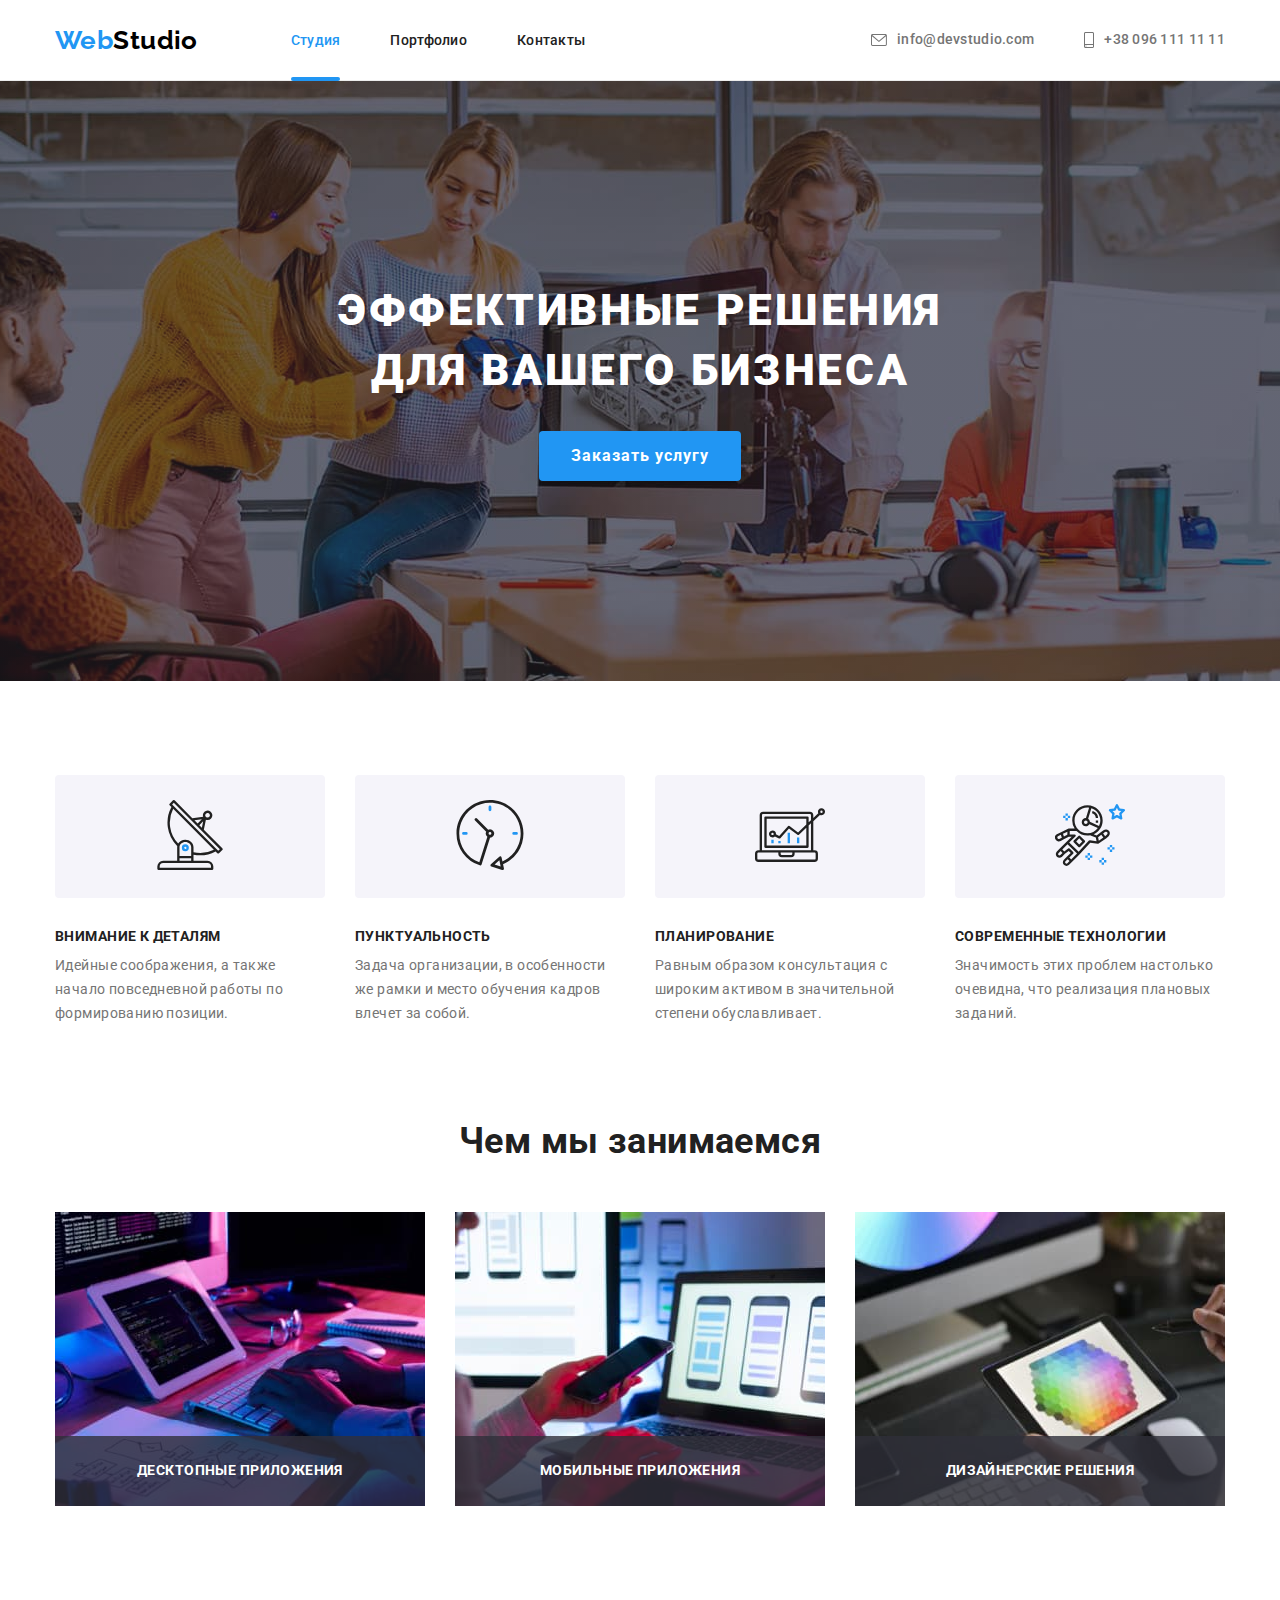
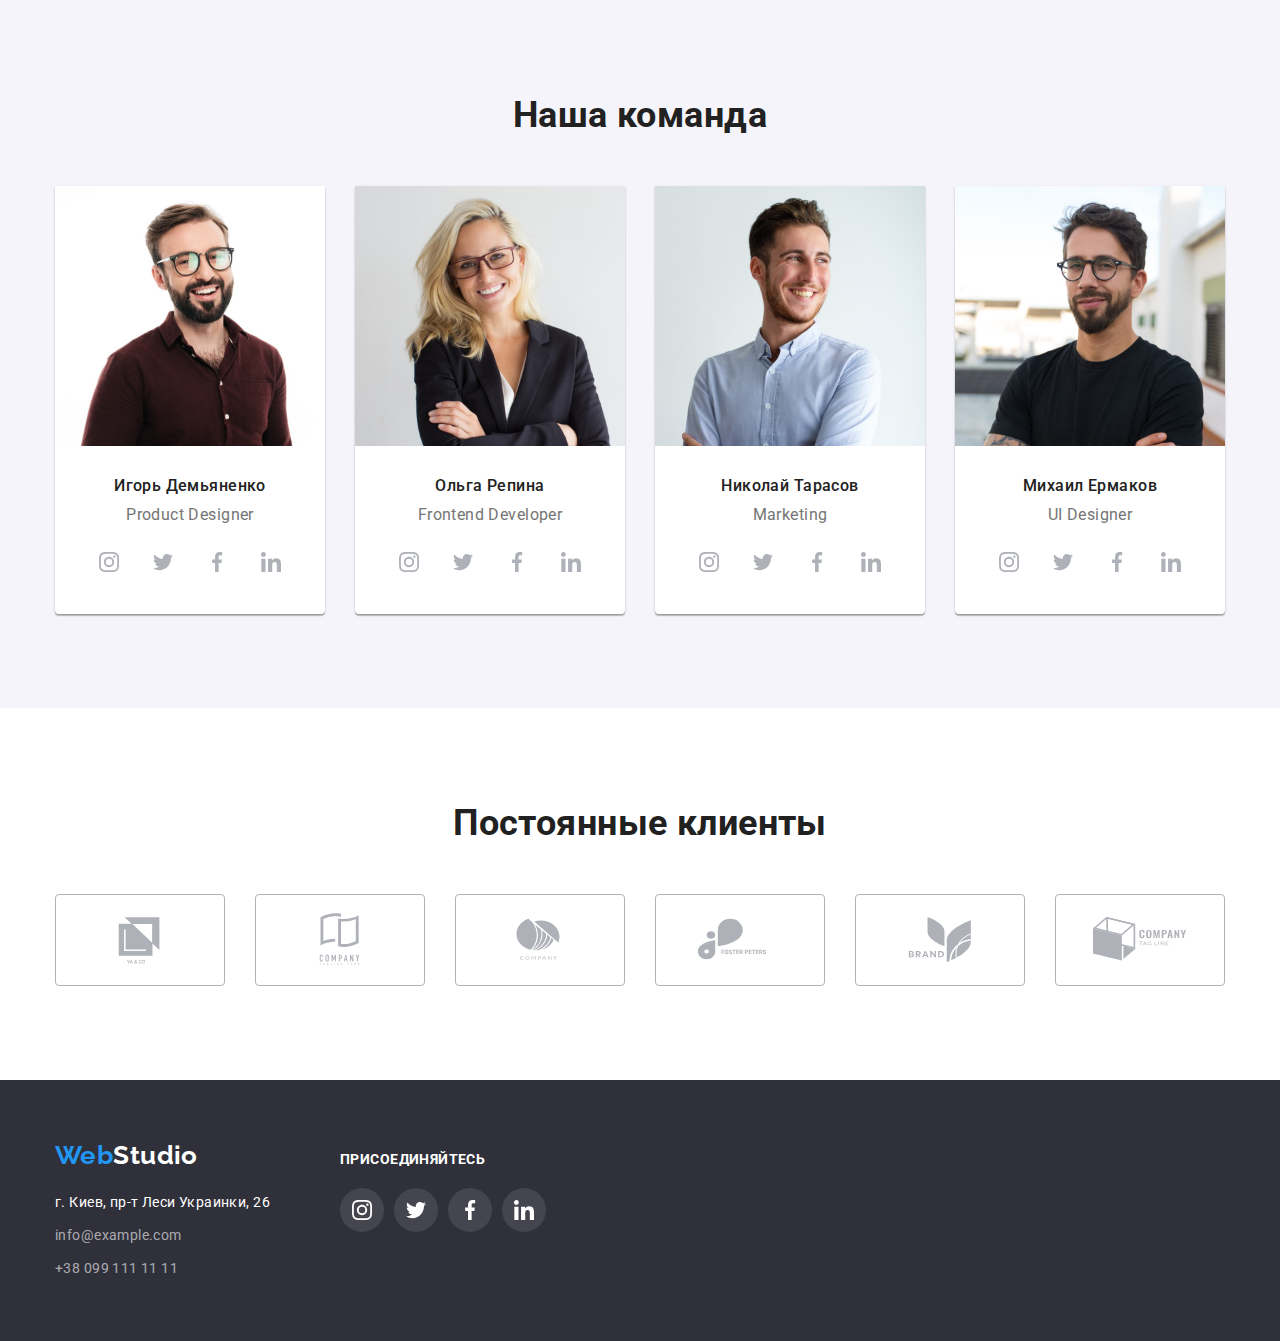
==== index.html @ 4fa3b7e3 "Initial commit" ====
<!DOCTYPE html>
<html lang="ru">
  <head>
    <meta charset="UTF-8" />
    <meta http-equiv="X-UA-Compatible" content="IE=edge" />
    <meta name="viewport" content="width=device-width, initial-scale=1.0" />
    <title>WebStudio</title>
    <link
      rel="stylesheet"
      href="https://cdnjs.cloudflare.com/ajax/libs/modern-normalize/1.1.0/modern-normalize.min.css"
    />
    <link
      href="https://fonts.googleapis.com/css2?family=Raleway:wght@700&family=Roboto:wght@400;500;700;900&display=swap"
      rel="stylesheet"
    />
    <link rel="stylesheet" href="./css/styles.css" />
  </head>

  <body>
    <!-- Хедер -->
    <header class="page-header border-header">
      <div class="header-container container">
        <a class="header-logo" href="./index.html">
          <span class="accent-logo">Web</span>Studio</a
        >
        <nav class="header-nav">
          <ul class="header-list list">
            <li class="header-list-item">
              <a class="header-link current-link" href="./index.html">Студия</a>
            </li>
            <li class="header-list-item">
              <a class="header-link" href="./portfolio.html">Портфолио</a>
            </li>
            <li class="header-list-item">
              <a class="header-link" href="#contacts">Контакты</a>
            </li>
          </ul>
        </nav>
        <ul class="header-contact-list list">
          <li class="header-contact-item">
            <a class="header-contact-link" href="mailto:info@devstudio.com">
              <svg class="icon-email" width="16" height="12">
                <use href="./images/icons/icons.svg#icon-email"></use>
              </svg>
              info@devstudio.com
            </a>
          </li>
          <li class="header-contact-item">
            <a class="header-contact-link" href="tel:+380961111111">
              <svg class="icon-phone" width="10" height="16">
                <use href="./images/icons/icons.svg#icon-phone"></use>
              </svg>
              +38 096 111 11 11
            </a>
          </li>
        </ul>
      </div>
    </header>
    <!-- Унікальний контент -->
    <main>
      <!-- Секція герой -->
      <section class="hero">
        <div class="container">
          <h1 class="title">Эффективные решения для вашего бизнеса</h1>
          <button class="hero-button" type="button" data-modal-open>
            Заказать услугу
          </button>
        </div>
      </section>
      <!-- Секція наші переваги -->
      <section class="advantages section">
        <div class="container">
          <h2 class="visually-hidden">Наши преимущества</h2>
          <ul class="advantages-list list card-set">
            <li class="advantages-list-item card-set-item">
              <div class="advantages-thumb">
                <svg class="icon-antenna" width="70" height="70">
                  <use href="./images/icons/icons.svg#icon-antenna"></use>
                </svg>
              </div>
              <h3 class="subtitle">Внимание к деталям</h3>
              <p class="subtitle-descr">
                Идейные соображения, а также начало повседневной работы по
                формированию позиции.
              </p>
            </li>
            <li class="advantages-list-item icon-clock card-set-item">
              <div class="advantages-thumb">
                <svg class="icon-clock" width="70" height="70">
                  <use href="./images/icons/icons.svg#icon-clock"></use>
                </svg>
              </div>
              <h3 class="subtitle">Пунктуальность</h3>
              <p class="subtitle-descr">
                Задача организации, в особенности же рамки и место обучения
                кадров влечет за собой.
              </p>
            </li>
            <li class="advantages-list-item icon-diagram card-set-item">
              <div class="advantages-thumb">
                <svg class="icon-diagram" width="70" height="70">
                  <use href="./images/icons/icons.svg#icon-diagram"></use>
                </svg>
              </div>
              <h3 class="subtitle">Планирование</h3>
              <p class="subtitle-descr">
                Равным образом консультация с широким активом в значительной
                степени обуславливает.
              </p>
            </li>
            <li class="advantages-list-item icon-astronaut card-set-item">
              <div class="advantages-thumb">
                <svg class="icon-astronaut" width="70" height="70">
                  <use href="./images/icons/icons.svg#icon-astronaut"></use>
                </svg>
              </div>
              <h3 class="subtitle">Современные технологии</h3>
              <p class="subtitle-descr">
                Значимость этих проблем настолько очевидна, что реализация
                плановых заданий.
              </p>
            </li>
          </ul>
        </div>
      </section>
      <!-- Секція чим ми займаємось -->
      <section class="work section">
        <div class="container">
          <h2 class="title">Чем мы занимаемся</h2>
          <ul class="work-list list card-set">
            <li class="work-list-item card-set-item">
              <div class="thumb-img">
                <img
                  class="img"
                  src="./images/work/img.jpg"
                  alt="Человек печатает на клавиатуре"
                  width="370"
                  height="294"
                />
                <div class="thumb">
                  <h3 class="title">Десктопные приложения</h3>
                </div>
              </div>
            </li>
            <li class="work-list-item card-set-item">
              <div class="thumb-img">
                <img
                  class="img"
                  src="./images/work/img-1.jpg"
                  alt="Человек, держащий телефон"
                  width="370"
                  height="294"
                />
                <div class="thumb">
                  <h3 class="title">Мобильные приложения</h3>
                </div>
              </div>
            </li>
            <li class="work-list-item card-set-item">
              <div class="thumb-img">
                <img
                  class="img"
                  src="./images/work/img-2.jpg"
                  alt="Человек, держащий планшет"
                  width="370"
                  height="294"
                />
                <div class="thumb">
                  <h3 class="title">Дизайнерские решения</h3>
                </div>
              </div>
            </li>
          </ul>
        </div>
      </section>
      <!-- Наша команда -->
      <section class="team section">
        <div class="container">
          <h2 class="title">Наша команда</h2>
          <ul class="team-list list card-set">
            <li class="team-list-item card-set-item">
              <img
                class="img"
                src="./images/team/imgperson-1.jpg"
                alt="Игорь Демьяненко"
                width="270"
              />
              <div class="team-descr">
                <h3 class="team-name">Игорь Демьяненко</h3>
                <p class="team-job-descr" lang="en">Product Designer</p>
                <ul class="team-social-list list">
                  <li class="social-list-item">
                    <a
                      class="team-social-link icon-instagram"
                      href=""
                      target="_blank"
                      rel="noopener noreferrer"
                      aria-label="instagram"
                    >
                      <svg class="icon-instagram icons" width="20" height="20">
                        <use
                          href="./images/icons/icons.svg#icon-instagram"
                        ></use>
                      </svg>
                    </a>
                  </li>

                  <li class="social-list-item">
                    <a
                      class="team-social-link icon-twitter"
                      href=""
                      target="_blank"
                      rel="noopener noreferrer"
                      aria-label="twitter"
                    >
                      <svg class="icon-twitter icons" width="20" height="20">
                        <use href="./images/icons/icons.svg#icon-twitter"></use>
                      </svg>
                    </a>
                  </li>

                  <li class="social-list-item">
                    <a
                      class="team-social-link icon-facebook"
                      href=""
                      target="_blank"
                      rel="noopener noreferrer"
                      aria-label="facebook"
                    >
                      <svg class="icon-facebook icons" width="20" height="20">
                        <use
                          href="./images/icons/icons.svg#icon-facebook"
                        ></use>
                      </svg>
                    </a>
                  </li>

                  <li class="social-list-item">
                    <a
                      class="team-social-link icon-linkedin"
                      href=""
                      target="_blank"
                      rel="noopener noreferrer"
                      aria-label="linkedin"
                    >
                      <svg class="icon-linkedin icons" width="20" height="20">
                        <use
                          href="./images/icons/icons.svg#icon-linkedin"
                        ></use>
                      </svg>
                    </a>
                  </li>
                </ul>
              </div>
            </li>
            <li class="team-list-item card-set-item">
              <img
                class="img"
                src="./images/team/imgperson-2.jpg"
                alt="Ольга Репина"
                width="270"
              />
              <div class="team-descr">
                <h3 class="team-name">Ольга Репина</h3>
                <p class="team-job-descr" lang="en">Frontend Developer</p>
                <ul class="team-social-list list">
                  <li class="social-list-item">
                    <a
                      class="team-social-link icon-instagram"
                      href=""
                      target="_blank"
                      rel="noopener noreferrer"
                      aria-label="instagram"
                    >
                      <svg class="icon-instagram icons" width="20" height="20">
                        <use
                          href="./images/icons/icons.svg#icon-instagram"
                        ></use>
                      </svg>
                    </a>
                  </li>

                  <li class="social-list-item">
                    <a
                      class="team-social-link icon-twitter"
                      href=""
                      target="_blank"
                      rel="noopener noreferrer"
                      aria-label="twitter"
                    >
                      <svg class="icon-twitter icons" width="20" height="20">
                        <use href="./images/icons/icons.svg#icon-twitter"></use>
                      </svg>
                    </a>
                  </li>

                  <li class="social-list-item">
                    <a
                      class="team-social-link icon-facebook"
                      href=""
                      target="_blank"
                      rel="noopener noreferrer"
                      aria-label="facebook"
                    >
                      <svg class="icon-facebook icons" width="20" height="20">
                        <use
                          href="./images/icons/icons.svg#icon-facebook"
                        ></use>
                      </svg>
                    </a>
                  </li>

                  <li class="social-list-item">
                    <a
                      class="team-social-link icon-linkedin"
                      href=""
                      target="_blank"
                      rel="noopener noreferrer"
                      aria-label="linkedin"
                    >
                      <svg class="icon-linkedin icons" width="20" height="20">
                        <use
                          href="./images/icons/icons.svg#icon-linkedin"
                        ></use>
                      </svg>
                    </a>
                  </li>
                </ul>
              </div>
            </li>
            <li class="team-list-item card-set-item">
              <img
                class="img"
                src="./images/team/imgperson-3.jpg"
                alt="Николай Тарасов"
                width="270"
              />
              <div class="team-descr">
                <h3 class="team-name">Николай Тарасов</h3>
                <p class="team-job-descr" lang="en">Marketing</p>
                <ul class="team-social-list list">
                  <li class="social-list-item">
                    <a
                      class="team-social-link icon-instagram"
                      href=""
                      target="_blank"
                      rel="noopener noreferrer"
                      aria-label="instagram"
                    >
                      <svg class="icon-instagram icons" width="20" height="20">
                        <use
                          href="./images/icons/icons.svg#icon-instagram"
                        ></use>
                      </svg>
                    </a>
                  </li>

                  <li class="social-list-item">
                    <a
                      class="team-social-link icon-twitter"
                      href=""
                      target="_blank"
                      rel="noopener noreferrer"
                      aria-label="twitter"
                    >
                      <svg class="icon-twitter icons" width="20" height="20">
                        <use href="./images/icons/icons.svg#icon-twitter"></use>
                      </svg>
                    </a>
                  </li>

                  <li class="social-list-item">
                    <a
                      class="team-social-link icon-facebook"
                      href=""
                      target="_blank"
                      rel="noopener noreferrer"
                      aria-label="facebook"
                    >
                      <svg class="icon-facebook icons" width="20" height="20">
                        <use
                          href="./images/icons/icons.svg#icon-facebook"
                        ></use>
                      </svg>
                    </a>
                  </li>

                  <li class="social-list-item">
                    <a
                      class="team-social-link icon-linkedin"
                      href=""
                      target="_blank"
                      rel="noopener noreferrer"
                      aria-label="linkedin"
                    >
                      <svg class="icon-linkedin icons" width="20" height="20">
                        <use
                          href="./images/icons/icons.svg#icon-linkedin"
                        ></use>
                      </svg>
                    </a>
                  </li>
                </ul>
              </div>
            </li>
            <li class="team-list-item card-set-item">
              <img
                class="img"
                src="./images/team/imgperson-4.jpg"
                alt="Михаил Ермаков"
                width="270"
              />
              <div class="team-descr">
                <h3 class="team-name">Михаил Ермаков</h3>
                <p class="team-job-descr" lang="en">UI Designer</p>
                <ul class="team-social-list list">
                  <li class="social-list-item">
                    <a
                      class="team-social-link icon-instagram"
                      href=""
                      target="_blank"
                      rel="noopener noreferrer"
                      aria-label="instagram"
                    >
                      <svg class="icon-instagram icons" width="20" height="20">
                        <use
                          href="./images/icons/icons.svg#icon-instagram"
                        ></use>
                      </svg>
                    </a>
                  </li>

                  <li class="social-list-item">
                    <a
                      class="team-social-link icon-twitter"
                      href=""
                      target="_blank"
                      rel="noopener noreferrer"
                      aria-label="twitter"
                    >
                      <svg class="icon-twitter icons" width="20" height="20">
                        <use href="./images/icons/icons.svg#icon-twitter"></use>
                      </svg>
                    </a>
                  </li>

                  <li class="social-list-item">
                    <a
                      class="team-social-link icon-facebook"
                      href=""
                      target="_blank"
                      rel="noopener noreferrer"
                      aria-label="facebook"
                    >
                      <svg class="icon-facebook icons" width="20" height="20">
                        <use
                          href="./images/icons/icons.svg#icon-facebook"
                        ></use>
                      </svg>
                    </a>
                  </li>

                  <li class="social-list-item">
                    <a
                      class="team-social-link icon-linkedin"
                      href=""
                      target="_blank"
                      rel="noopener noreferrer"
                      aria-label="linkedin"
                    >
                      <svg class="icon-linkedin icons" width="20" height="20">
                        <use
                          href="./images/icons/icons.svg#icon-linkedin"
                        ></use>
                      </svg>
                    </a>
                  </li>
                </ul>
              </div>
            </li>
          </ul>
        </div>
      </section>
      <!-- Clients -->
      <section class="clients section">
        <div class="container">
          <h2 class="title">Постоянные клиенты</h2>
          <ul class="clients-list list card-set">
            <li class="clients-list-item card-set-item">
              <a
                class="clients-link"
                href=""
                lang="en"
                target="_blank"
                rel="noopener noreferrer"
                aria-label="ya&co"
              >
                <svg class="client-icon" width="106" height="60">
                  <use href="./images/icons/icons.svg#icon-client-1"></use>
                </svg>
              </a>
            </li>

            <li class="clients-list-item card-set-item">
              <a
                class="clients-link"
                href=""
                lang="en"
                target="_blank"
                rel="noopener noreferrer"
                aria-label="company tagline hehre"
              >
                <svg class="client-icon" width="106" height="60">
                  <use href="./images/icons/icons.svg#icon-client-2"></use>
                </svg>
              </a>
            </li>

            <li class="clients-list-item card-set-item">
              <a
                class="clients-link"
                href=""
                lang="en"
                target="_blank"
                rel="noopener noreferrer"
                aria-label="company"
              >
                <svg class="client-icon" width="106" height="60">
                  <use href="./images/icons/icons.svg#icon-client-3"></use>
                </svg>
              </a>
            </li>

            <li class="clients-list-item card-set-item">
              <a
                class="clients-link"
                href=""
                lang="en"
                target="_blank"
                rel="noopener noreferrer"
                aria-label="foster peters"
              >
                <svg class="client-icon" width="106" height="60">
                  <use href="./images/icons/icons.svg#icon-client-4"></use>
                </svg>
              </a>
            </li>

            <li class="clients-list-item card-set-item">
              <a
                class="clients-link"
                href=""
                lang="en"
                target="_blank"
                rel="noopener noreferrer"
                aria-label="brand"
              >
                <svg class="client-icon" width="106" height="60">
                  <use href="./images/icons/icons.svg#icon-client-5"></use>
                </svg>
              </a>
            </li>

            <li class="clients-list-item card-set-item">
              <a
                class="clients-link"
                href=""
                lang="en"
                target="_blank"
                rel="noopener noreferrer"
                aria-label="company tag line"
              >
                <svg class="client-icon" width="106" height="60">
                  <use href="./images/icons/icons.svg#icon-client-6"></use>
                </svg>
              </a>
            </li>
          </ul>
        </div>
      </section>
    </main>
    <!-- Футер -->
    <footer class="page-footer" id="contacts">
      <div class="page-footer-container container">
        <div class="address-container">
          <a class="footer-logo" href="/"
            ><span class="accent-logo">Web</span>Studio</a
          >
          <address class="page-address">
            <ul class="address-list list">
              <li class="address-list-item">
                <a
                  class="address-footer"
                  href="https://goo.gl/maps/ramN2arNtJo2N1Zz9"
                  target="_blank"
                  rel="noopener noreferrer"
                  >г. Киев, пр-т Леси Украинки, 26</a
                >
              </li>
              <li class="address-list-item">
                <a class="footer-email" href="mailto:info@example.com"
                  >info@example.com</a
                >
              </li>
              <li class="address-list-item">
                <a class="footer-tel" href="tel:+380991111111"
                  >+38 099 111 11 11</a
                >
              </li>
            </ul>
          </address>
        </div>
        <div class="social-container">
          <p class="title">Присоединяйтесь</p>
          <ul class="social-list list">
            <li class="social-list-item">
              <a
                class="social-link"
                href=""
                target="_blank"
                rel="noopener noreferrer"
                aria-label="instagram"
              >
                <svg
                  class="footer-icon-instagram footer-icons"
                  width="20"
                  height="20"
                >
                  <use href="./images/icons/icons.svg#icon-instagram"></use>
                </svg>
              </a>
            </li>

            <li class="social-list-item">
              <a
                class="social-link"
                href=""
                target="_blank"
                rel="noopener noreferrer"
                aria-label="twitter"
              >
                <svg
                  class="footer-icon-twitter footer-icons"
                  width="20"
                  height="20"
                >
                  <use href="./images/icons/icons.svg#icon-twitter"></use>
                </svg>
              </a>
            </li>

            <li class="social-list-item">
              <a
                class="social-link"
                href=""
                target="_blank"
                rel="noopener noreferrer"
                aria-label="facebook"
              >
                <svg
                  class="footer-icon-facebook footer-icons"
                  width="20"
                  height="20"
                >
                  <use href="./images/icons/icons.svg#icon-facebook"></use>
                </svg>
              </a>
            </li>

            <li class="social-list-item">
              <a
                class="social-link"
                href=""
                target="_blank"
                rel="noopener noreferrer"
                aria-label="linkedin"
              >
                <svg
                  class="footer-icon-linkedin footer-icons"
                  width="20"
                  height="20"
                >
                  <use href="./images/icons/icons.svg#icon-linkedin"></use>
                </svg>
              </a>
            </li>
          </ul>
        </div>
      </div>
    </footer>
    <div class="backdrop is-hidden" data-modal>
      <div class="modal">
        <button class="modal-btn-close" type="button" data-modal-close>
          <svg class="icon-cross-btn" width="11" height="11">
            <use href="./images/icons/icons.svg#icon-cross">
            </use>
          </svg>
        </button>
      </div>
    </div>
    <script src="./js/modal.js"></script>
  </body>
</html>
---- css/styles.css ----
/* bg-color #ffffff
secondary bg-color #F5F4FA
*/
/* footer bg-golor  #2F303A */

/* Main font Roboto, main font-weight 400
medium-500, black-900, bolt-700, regular-400, 
*/

/* Secondary font Raleway, font-weight 700
*/

:root {
  --main-font: "Roboto";
  --secondary-font: "Raleway";
  --primary-text-color: #212121;
  --accent-color: #2196f3;
  --hero-btn-color: #188ce8;
  --description-color: #757575;
  --primary-white-color: #ffffff;
  --bg-footer-hero-color: #2f303a;
  --header-logo-color: #000000;
  --border-color: #ececec;
  --filtr-button-color: #f5f4fa;
  --bg-advantages-color: #f5f4fa;
  --bg-team-color: #f5f4fa;
  --social-link-color: #ffffff;
  --team-link-color: #afb1b8;
  --clients-color: #afb1b8;
  --card-set-gap: 30px;
  --time-function:  cubic-bezier(0.4, 0, 0.2, 1);
  --time: 250ms;
  /* others */
  --items: 3;
  --indent: 30px;
}

body {
  background-color: var(--primary-white-color);
  color: var(--primary-text-color);

  font-family: var(--main-font), sans-serif;
  letter-spacing: 0.03em;
  font-size: 14px;
}
.visually-hidden {
  position: absolute;
  width: 1px;
  height: 1px;
  margin: -1px;
  border: 0;
  padding: 0;

  white-space: nowrap;
  clip-path: inset(100%);
  clip: rect(0 0 0 0);
  overflow: hidden;
}
.list {
  margin: 0;
  padding: 0;

  list-style: none;
}
h1,
h2,
h3,
h4,
h5,
h6,
p {
  margin: 0;
}
address {
  font-style: normal;
}
.img {
  display: block;

  max-width: 100%;
  height: auto;
}

/**
  |============================
  | сітка із застосуванням flex-box
  |============================
*/
.card-set {
  display: flex;
  flex-wrap: wrap;
  margin: calc(-1 * var(--indent) / 2);
}

.card-set-item {
  flex-basis: calc((100% - var(--indent) * var(--items)) / var(--items));
  margin: calc(var(--indent) / 2);
}

/* Section */

.section {
  padding-top: 94px;
  padding-bottom: 94px;
}

/* Container */

.container {
  width: 1200px;
  margin-left: auto;
  margin-right: auto;
  padding-left: 15px;
  padding-right: 15px;
  /* outline: 1px solid tomato; */
}

/* (header) index.html and portfolio.html */

/* header-logo */

.header-logo {
  margin-right: 93px;

  color: var(--header-logo-color);

  text-decoration: none;
  font-family: var(--secondary-font), sans-serif;
  font-weight: 700;
  font-size: 26px;
  line-height: 1.19;
}

.header-logo .accent-logo {
  color: var(--accent-color);
}

/* (footer) index.html and portfolio.html */

.page-footer {
  padding-top: 60px;
  padding-bottom: 60px;

  background-color: var(--bg-footer-hero-color);
}
.page-footer-container {
  display: flex;
  align-items: baseline;
}
.footer-logo {
  display: block;

  margin-bottom: 20px;

  color: var(--primary-white-color);

  text-decoration: none;
  font-family: var(--secondary-font), sans-serif;
  font-weight: 700;
  font-size: 26px;
  line-height: 1.19;
}
.footer-logo .accent-logo {
  color: var(--accent-color);
}
.address-footer {
  color: var(--primary-white-color);

  text-decoration: none;
  line-height: 1.71;
  transition: color var(--time) var(--time-function);
}
.address-list-item + .address-list-item {
  margin-top: 9px;
}
.footer-email:hover,
.footer-email:focus,
.footer-tel:hover,
.footer-tel:focus,
.address-footer:hover,
.address-footer:focus {
  color: var(--accent-color);
}

.footer-email,
.footer-tel {
  color: rgba(255, 255, 255, 0.6);

  text-decoration: none;
  font-size: 14px;
  line-height: 1.71;

  transition: color var(--time) var(--time-function);
}
.social-container {
  margin-left: 70px;
}
.social-container .title {
  margin-bottom: 20px;

  color: var(--primary-white-color);
  font-weight: 700;
  line-height: 1.14;
  text-transform: uppercase;
}
.social-list {
  display: flex;
}
.social-link {
  display: flex;
  align-items: center;
  justify-content: center;

  width: 44px;
  height: 44px;

  background-color: rgba(255, 255, 255, 0.1);
  border-radius: 50%;
  transition: background-color var(--time) var(--time-function);
}
.social-link:hover,
.social-link:focus {
  background-color: var(--accent-color);
}
.footer-icons {
  fill: var(--primary-white-color);
}

/* header-nav */

.header-container {
  display: flex;
  align-items: center;
}
.header-list {
  display: flex;
}
.header-list-item + .header-list-item {
  margin-left: 50px;
}
.header-list-item {
  position: relative;
}
.header-contact-list {
  display: flex;

  margin-left: auto;
}
.header-contact-item + .header-contact-item {
  margin-left: 50px;
}
.header-link {
  display: block;

  padding-top: 32px;
  padding-bottom: 32px;

  color: var(--primary-text-color);

  text-decoration: none;
  font-weight: 500;
  font-size: 14px;
  line-height: 16px;
  letter-spacing: 0.02em;

  transition: color var(--time) var(--time-function);
}
.header-contact-link {
  display: flex;
  align-items: center;

  padding-top: 32px;
  padding-bottom: 32px;

  color: var(--description-color);

  text-decoration: none;
  font-weight: 500;
  font-size: 14px;
  line-height: 1.14;
  letter-spacing: 0.02em;

  transition: color var(--time) var(--time-function);
}
.icon-email,
.icon-phone {
  margin-right: 10px;

  fill: currentColor;

  transition: fill var(--time) var(--time-function);
}

.header-contact-link:hover .icon-email,
.header-contact-link:focus .icon-email,
.header-contact-link:hover .icon-phone,
.header-contact-link:focus .icon-phone {
  fill: var(--accent-color);
}

.header-link:hover,
.header-contact-link:hover,
.header-link:focus,
.header-contact-link:focus {
  color: var(--accent-color);
}
.current-link {
  color: var(--accent-color);
}
.current-link::after {
  position: absolute;
  left: 0;
  bottom: -1px;
  display: block;
  content: "";
  width: 100%;
  height: 4px;

  background-color: var(--accent-color);
  border-radius: 2px;
}

/* section hero */

.hero {
  margin-left: auto;
  margin-right: auto;
  padding-top: 200px;
  padding-bottom: 200px;

  max-width: 1600px;
  height: 600px;

  text-align: center;
  background-color: var(--bg-footer-hero-color);
  background-image: linear-gradient(
      to right,
      rgba(47, 48, 58, 0.4),
      rgba(47, 48, 58, 0.4)
    ),
    url("../images/hero/hero-img.jpg");
  background-repeat: no-repeat;
  background-size: cover;
  background-position: center;
}
.hero .title {
  margin-left: auto;
  margin-right: auto;
  margin-bottom: 30px;

  width: 696px;

  color: var(--primary-white-color);

  font-weight: 900;
  font-size: 44px;
  line-height: 1.36;
  letter-spacing: 0.06em;
  text-transform: uppercase;
}
.hero-button {
  padding: 10px 32px;

  color: var(--primary-white-color);
  background-color: var(--accent-color);

  font-family: var(--main-font), sans-serif;
  cursor: pointer;
  font-weight: 700;
  font-size: 16px;
  line-height: 1.88;
  letter-spacing: 0.06em;
  box-shadow: 0px 4px 4px rgba(0, 0, 0, 0.15);
  border-radius: 4px;
  border: none;

  transition: background-color var(--time) var(--time-function);
}
.hero-button:hover,
.hero-button:focus {
  background-color: var(--hero-btn-color);
}

/* section advantages */

.advantages-list {
  --items: 4;
}
.advantages-thumb {
  padding: 25px 100px;
  margin-bottom: 30px;

  background-color: var(--bg-advantages-color);
  border-radius: 4px;
}
.advantages .subtitle {
  margin-bottom: 10px;

  font-weight: 700;
  text-transform: uppercase;
  font-size: inherit;
}

.advantages .subtitle-descr {
  color: var(--description-color);
  line-height: 1.71;
}

/* section work */

.work.section {
  padding-top: 0;
}
.work .title {
  margin-bottom: 50px;

  color: var(--primary-text-color);

  text-align: center;
  font-weight: 700;
  font-size: 36px;
  line-height: 1.17;
}
.work-list {
  --items: 3;
}
.thumb-img {
  position: relative;
}
.thumb {
  position: absolute;
  right: 0;
  bottom: 0;
  width: 370px;
  height: 70px;

  background: rgba(47, 48, 58, 0.8);
}
.thumb .title {
  padding-top: 27px;

  font-weight: 700;
  font-size: 14px;
  line-height: 1.14;
  text-transform: uppercase;
  color: var(--primary-white-color);
}
/* section team */

.team {
  background-color: var(--bg-team-color);

  text-align: center;
}
.team-list {
  --items: 4;
}
.team-descr {
  padding: 30px 0px 30px 0px;
}
.team-list-item {
  background-color: var(--primary-white-color);

  box-shadow: 0px 1px 3px rgba(0, 0, 0, 0.12), 0px 1px 1px rgba(0, 0, 0, 0.14),
    0px 2px 1px rgba(0, 0, 0, 0.2);
  border-radius: 0px 0px 4px 4px;
}
.team .title {
  margin-bottom: 50px;

  color: var(--primary-text-color);

  font-weight: 700;
  font-size: 36px;
  line-height: 1.17;
}
.team-name {
  margin-bottom: 10px;

  color: var(--primary-text-color);

  font-weight: 500;
  font-size: 16px;
  line-height: 1.19;
  text-align: center;
}
.team-job-descr {
  color: var(--description-color);

  font-size: 16px;
  line-height: 1.19;
  text-align: center;
}
.team-social-list {
  display: flex;
  justify-content: center;
  margin-top: 16px;
}
.social-list-item + .social-list-item {
  margin-left: 10px;
}
.team-social-link {
  display: flex;
  align-items: center;
  justify-content: center;

  width: 44px;
  height: 44px;
  color: var(--team-link-color);
  background-color: var(--primary-white-color);
  border-radius: 50%;

  transition: color var(--time) var(--time-function),
    background-color var(--time) var(--time-function);
}
.team-social-link:hover,
.team-social-link:focus {
  background-color: var(--accent-color);
  color: var(--primary-white-color);
}
.icons {
  fill: currentColor;
}

/* Clients */

.clients .title {
  margin-bottom: 50px;

  font-weight: 700;
  font-size: 36px;
  line-height: 1.17;
  text-align: center;
}
.clients-list {
  --items: 6;
}
.clients-link {
  display: flex;
  align-items: center;
  justify-content: center;
  height: 92px;
  width: 170px;

  color: var(--clients-color);
  border: 1px solid var(--clients-color);
  border-radius: 4px;

  transition: border-color var(--time) var(--time-function),
  color var(--time) var(--time-function);
}
.client-icon {
  fill: currentColor;
}
.clients-link:hover .client-icon,
.clients-link:focus .client-icon,
.clients-link:hover,
.clients-link:focus  {
  color: var(--accent-color);
  border-color: var(--accent-color);
}

/* portfolio.html */

/* buttons */

.border-header {
  border-bottom: 1px solid var(--border-color);
}
.button-list {
  display: flex;

  margin-bottom: 50px;

  justify-content: center;
}
.button-list-item + .button-list-item {
  margin-left: 8px;
}
.btn {
  padding: 6px 22px;

  color: var(--primary-text-color);

  font-family: var(--main-font), sans-serif;
  font-weight: 500;
  font-size: 16px;
  line-height: 1.62;
  letter-spacing: inherit;

  background-color: var(--filtr-button-color);
  border-radius: 4px;
  border: none;
  cursor: pointer;
  transition: background-color var(--time) var(--time-function),
    color var(--time) var(--time-function),
    box-shadow var(--time) var(--time-function);
}
.btn:hover,
.btn:focus {
  color: var(--primary-white-color);
  background-color: var(--accent-color);

  box-shadow: 0px 3px 1px rgba(0, 0, 0, 0.1), 0px 1px 2px rgba(0, 0, 0, 0.08),
    0px 2px 2px rgba(0, 0, 0, 0.12);
}

/* portfolio section */

.portfolio-list-item {
  background-color: var(--primary-white-color);
}
.portfolio-card-link {
  display: block;

  text-decoration: none;
  transition: box-shadow var(--time) var(--time-function);

}
.portfolio-card-link:hover,
.portfolio-card-link:focus {
  box-shadow: 0px 1px 1px rgba(0, 0, 0, 0.12), 0px 4px 4px rgba(0, 0, 0, 0.06),
    1px 4px 6px rgba(0, 0, 0, 0.16);
}
.portfolio-card-link:hover .card-thumb-descr,
.portfolio-card-link:focus .card-thumb-descr {
  transform: translateY(0);
}

.card-thumb {
  position: relative;

  overflow: hidden;
}
.card-thumb-descr {
  position: absolute;
  top: 0;
  left: 0;

  transform: translateY(100%);
  
  width: 100%;
  height: 100%;

  background-color: rgba(33, 150, 243, 0.9);

  transition: transform var(--time) var(--time-function);
}
.card-descr {
  position: absolute;

  padding: 63px 24px;
  font-size: 18px;
  line-height: 1.56;
  letter-spacing: 0.03em;
  color: var(--primary-white-color);
  transition: transform var(--time) var(--time-function);

}
.portfolio-item-border {
  padding: 20px 24px;
  border-right: 1px solid var(--border-color);
  border-bottom: 1px solid var(--border-color);
  border-left: 1px solid var(--border-color);
}
.portfolio-list-item .title {
  margin-bottom: 4px;

  color: var(--primary-text-color);

  font-weight: 700;
  font-size: 18px;
  line-height: 2;
  letter-spacing: 0.06em;
}
.portfolio-list-item .descr {
  color: var(--description-color);

  font-size: 16px;
  line-height: 1.88;
}

/* Modal */

.backdrop {
  position: fixed;
  top: 0;
  left: 0;
  width: 100%;
  height: 100%;
  background-color: rgba(0, 0, 0, 0.2);

  opacity: 1;
  transition: opacity var(--time) var(--time-function);
}
.backdrop.is-hidden {
  opacity: 0;
  visibility: hidden;
  pointer-events: none;
}
.backdrop.is-hidden .modal{
  transform: translate(-50%, -50%) scale(1.1);
}
.modal {
  position: absolute;
  top: 50%;
  left: 50%;

  width: 528px;
  height: 581px;

  background-color: var(--primary-white-color);

  transform: translate(-50%, -50%) scale(1);

  transition: transform var(--time) var(--time-function);
}
.modal-btn-close {
  display: block;
  position: absolute;
  top: 8px;
  right: 8px;
  padding: 0;
  width: 30px;
  height: 30px;
  border-radius: 50%;
  cursor: pointer;
  background-color: transparent;
  border: 1px solid rgba(0, 0, 0, 0.1);
}
.icon-cross-btn{
  
}
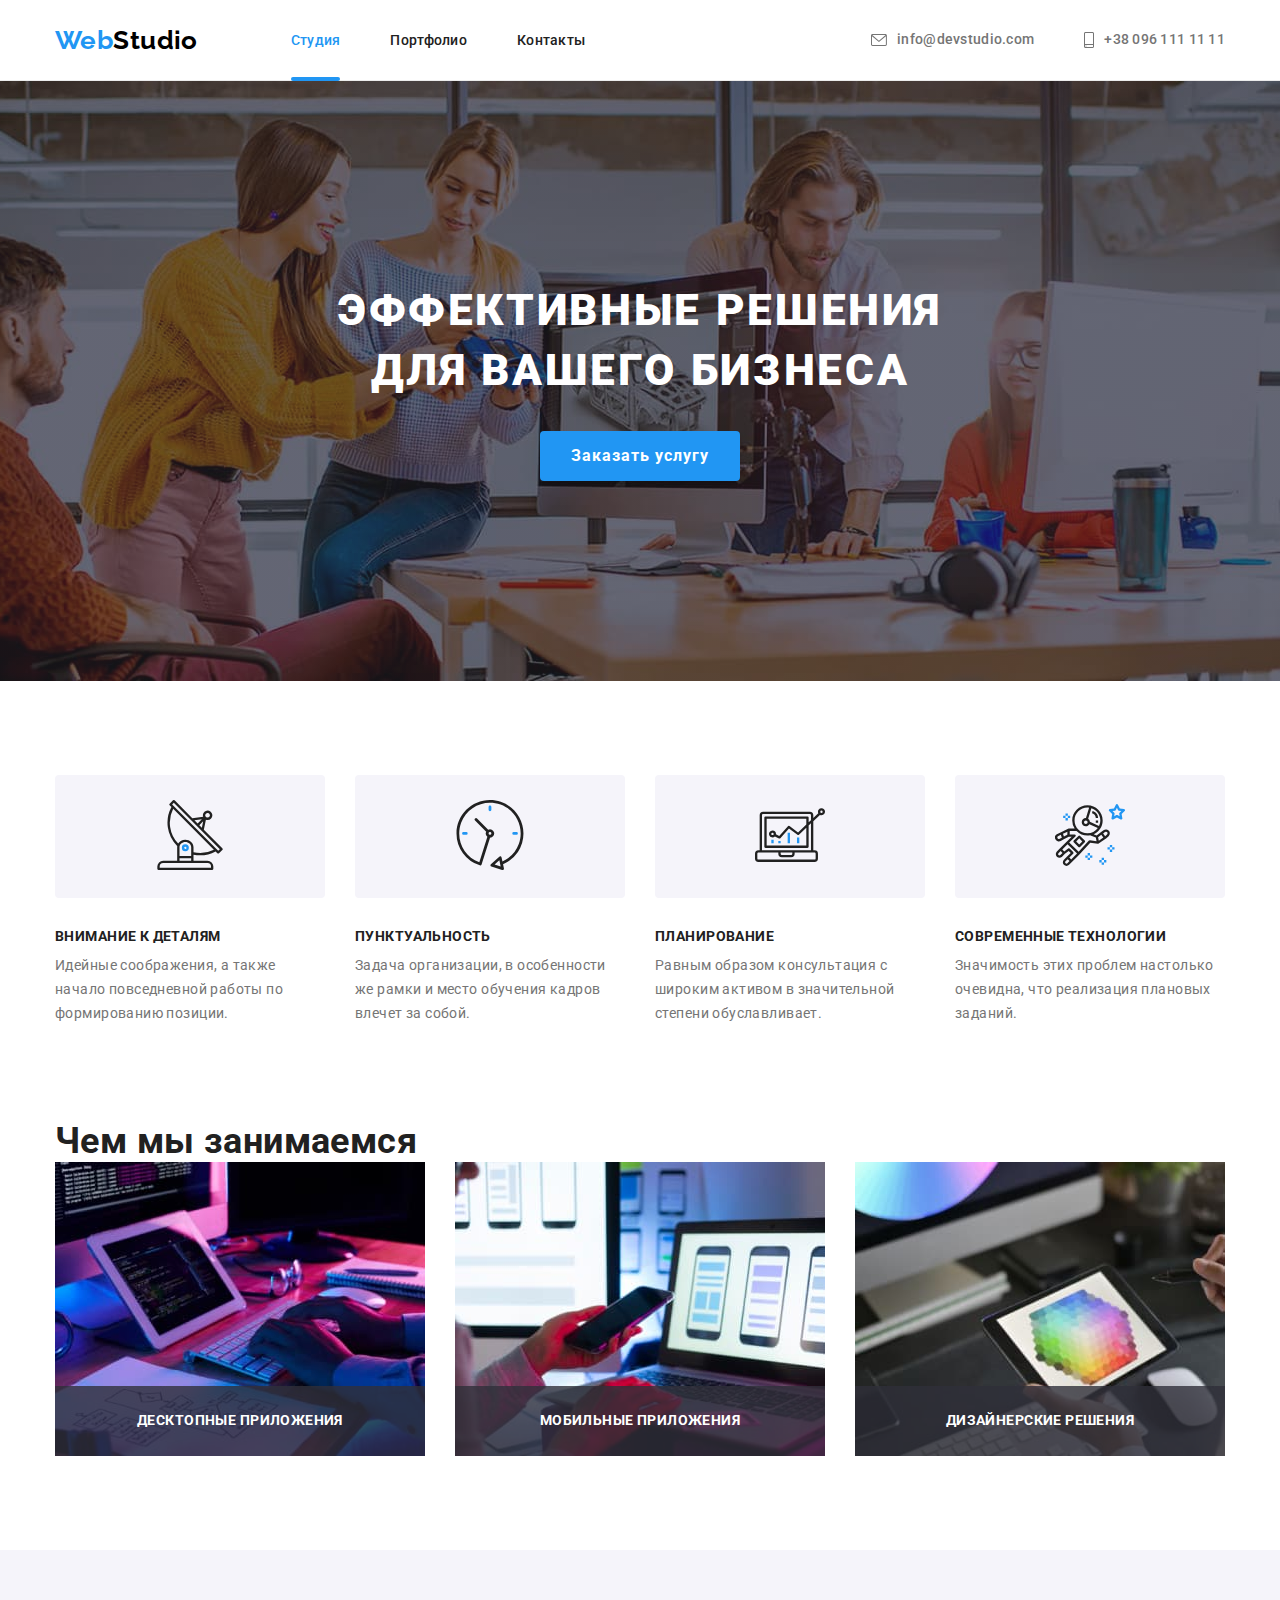
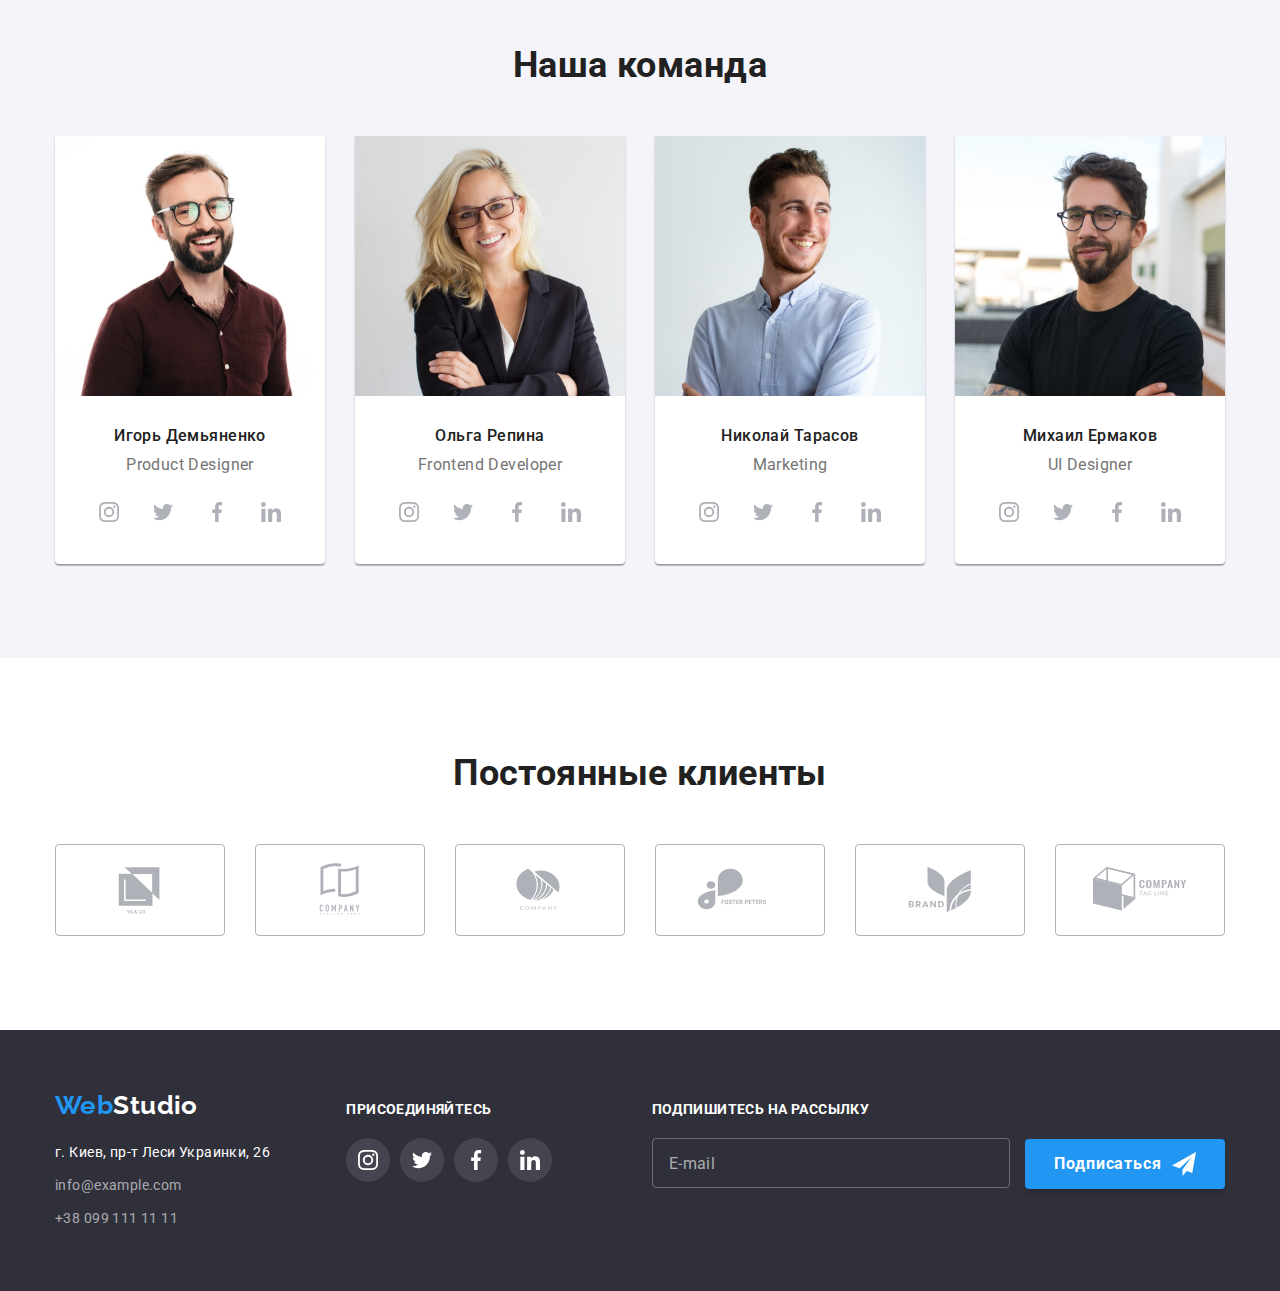
==== commit 33e498ff: "added form for modal and footer" ====
--- a/index.html
+++ b/index.html
@@ -32,7 +32,7 @@
               <a class="header-link" href="./portfolio.html">Портфолио</a>
             </li>
             <li class="header-list-item">
-              <a class="header-link" href="#contacts">Контакты</a>
+              <a class="header-link" href="#">Контакты</a>
             </li>
           </ul>
         </nav>
@@ -62,7 +62,7 @@
       <section class="hero">
         <div class="container">
           <h1 class="title">Эффективные решения для вашего бизнеса</h1>
-          <button class="hero-button" type="button" data-modal-open>
+          <button class="hero-button btn" type="button" data-modal-open>
             Заказать услугу
           </button>
         </div>
@@ -580,7 +580,7 @@
       </section>
     </main>
     <!-- Футер -->
-    <footer class="page-footer" id="contacts">
+    <footer class="page-footer">
       <div class="page-footer-container container">
         <div class="address-container">
           <a class="footer-logo" href="/"
@@ -686,16 +686,102 @@
             </li>
           </ul>
         </div>
+        <div class="subscribe-container">
+          <p class="subscribe-container-title">Подпишитесь на рассылку</p>
+          <form class="subscribe-form">
+            <label>
+              <input
+                class="footer-input"
+                type="email"
+                name="subscribe-email"
+                placeholder="E-mail"
+              />
+            </label>
+            <button class="subscribe-btn btn" type="submit">
+              Подписаться
+              <svg class="icon-send" width="24" height="24">
+                <use href="./images/icons/icons.svg#icon-send"></use>
+              </svg>
+            </button>
+          </form>
+        </div>
       </div>
     </footer>
     <div class="backdrop is-hidden" data-modal>
       <div class="modal">
         <button class="modal-btn-close" type="button" data-modal-close>
-          <svg class="icon-cross-btn" width="11" height="11">
-            <use href="./images/icons/icons.svg#icon-cross">
-            </use>
+          <svg class="icon-cross-btn" width="18" height="18">
+            <use href="./images/icons/icons.svg#icon-cross"></use>
           </svg>
         </button>
+        <div class="modal-container">
+          <p class="modal-container-title">
+            Оставьте свои данные, мы вам перезвоним
+          </p>
+          <form class="call-back-form" autocomplete="off">
+            <div class="input-group">
+              <label class="call-back-label input-wrapper"
+                ><span class="call-back-label-descr">Имя</span>
+                <input
+                  class="call-back-input"
+                  placeholder=" "
+                  type="text"
+                  name="user-name"
+                />
+                <svg class="icon-person input-icon" width="18" height="18">
+                  <use href="./images/icons/icons.svg#icon-person-input"></use>
+                </svg>
+              </label>
+            </div>
+            <div class="input-group">
+              <label class="call-back-label input-wrapper"
+                ><span class="call-back-label-descr">Телефон</span>
+                <input class="call-back-input" type="tel" name="tel" />
+                <svg class="icon-phone input-icon" width="18" height="18">
+                  <use href="./images/icons/icons.svg#icon-phone-input"></use>
+                </svg>
+              </label>
+            </div>
+            <div class="input-group">
+              <label class="call-back-label input-wrapper"
+                ><span class="call-back-label-descr">Почта</span>
+                <input class="call-back-input" type="email" name="email" />
+                <svg class="icon-email input-icon" width="18" height="18">
+                  <use href="./images/icons/icons.svg#icon-email-input"></use>
+                </svg>
+              </label>
+            </div>
+            <div class="textarea-group">
+              <label class="call-back-label"
+                ><span class="call-back-label-descr">Комментарий</span>
+                <textarea
+                  class="call-back-textarea"
+                  name="comment"
+                  placeholder="Введите текст"
+                ></textarea>
+              </label>
+            </div>
+            <div class="checkbox-group">
+              <label class="checkbox-label">
+                <input
+                  class="call-back-checkbox"
+                  type="checkbox"
+                  name="policy"
+                />
+                <span class="terms-descr"
+                  >Соглашаюсь с рассылкой и принимаю</span
+                >
+                <a class="terms-link" href="#">Условия договора</a>
+                <svg class="icon-check" width="16" height="15">
+                  <use href="./images/icons/icons.svg#icon-check"></use>
+                </svg>
+              </label>
+            </div>
+            <div class="btn-wrapper">
+              <button class="call-back-btn btn" type="submit">Отправить</button>
+            </div>
+          </form>
+        </div>
       </div>
     </div>
     <script src="./js/modal.js"></script>
--- a/css/styles.css
+++ b/css/styles.css
@@ -28,7 +28,7 @@
   --team-link-color: #afb1b8;
   --clients-color: #afb1b8;
   --card-set-gap: 30px;
-  --time-function:  cubic-bezier(0.4, 0, 0.2, 1);
+  --time-function: cubic-bezier(0.4, 0, 0.2, 1);
   --time: 250ms;
   /* others */
   --items: 3;
@@ -115,6 +115,25 @@
   /* outline: 1px solid tomato; */
 }
 
+/* btn */
+
+.btn {
+  padding: 6px 22px;
+
+  font-family: var(--main-font), sans-serif;
+  font-weight: 700;
+  font-size: 16px;
+  line-height: 1.88;
+  letter-spacing: 0.06em;
+  border-radius: 4px;
+  border: none;
+  box-shadow: 0px 4px 4px rgba(0, 0, 0, 0.15);
+  cursor: pointer;
+  transition: background-color var(--time) var(--time-function),
+    color var(--time) var(--time-function),
+    box-shadow var(--time) var(--time-function);
+}
+
 /* (header) index.html and portfolio.html */
 
 /* header-logo */
@@ -146,6 +165,7 @@
 .page-footer-container {
   display: flex;
   align-items: baseline;
+  justify-content: space-between;
 }
 .footer-logo {
   display: block;
@@ -358,26 +378,15 @@
   letter-spacing: 0.06em;
   text-transform: uppercase;
 }
-.hero-button {
-  padding: 10px 32px;
+.hero-button.btn {
+  min-width: 200px;
+  min-height: 50px;
 
   color: var(--primary-white-color);
   background-color: var(--accent-color);
-
-  font-family: var(--main-font), sans-serif;
-  cursor: pointer;
-  font-weight: 700;
-  font-size: 16px;
-  line-height: 1.88;
-  letter-spacing: 0.06em;
-  box-shadow: 0px 4px 4px rgba(0, 0, 0, 0.15);
-  border-radius: 4px;
-  border: none;
-
-  transition: background-color var(--time) var(--time-function);
-}
-.hero-button:hover,
-.hero-button:focus {
+}
+.hero-button.btn:hover,
+.hero-button.btn:focus {
   background-color: var(--hero-btn-color);
 }
 
@@ -412,11 +421,8 @@
   padding-top: 0;
 }
 .work .title {
-  margin-bottom: 50px;
-
   color: var(--primary-text-color);
 
-  text-align: center;
   font-weight: 700;
   font-size: 36px;
   line-height: 1.17;
@@ -429,16 +435,19 @@
 }
 .thumb {
   position: absolute;
+
+  display: flex;
+  justify-content: center;
+  align-items: center;
+
   right: 0;
   bottom: 0;
-  width: 370px;
+  width: 100%;
   height: 70px;
 
   background: rgba(47, 48, 58, 0.8);
 }
 .thumb .title {
-  padding-top: 27px;
-
   font-weight: 700;
   font-size: 14px;
   line-height: 1.14;
@@ -547,7 +556,7 @@
   border-radius: 4px;
 
   transition: border-color var(--time) var(--time-function),
-  color var(--time) var(--time-function);
+    color var(--time) var(--time-function);
 }
 .client-icon {
   fill: currentColor;
@@ -555,7 +564,7 @@
 .clients-link:hover .client-icon,
 .clients-link:focus .client-icon,
 .clients-link:hover,
-.clients-link:focus  {
+.clients-link:focus {
   color: var(--accent-color);
   border-color: var(--accent-color);
 }
@@ -577,18 +586,17 @@
 .button-list-item + .button-list-item {
   margin-left: 8px;
 }
-.btn {
+.portfolio-btn {
   padding: 6px 22px;
-
-  color: var(--primary-text-color);
 
   font-family: var(--main-font), sans-serif;
   font-weight: 500;
   font-size: 16px;
   line-height: 1.62;
-  letter-spacing: inherit;
+  letter-spacing: 0.03em;
 
   background-color: var(--filtr-button-color);
+  color: var(--primary-text-color);
   border-radius: 4px;
   border: none;
   cursor: pointer;
@@ -596,8 +604,8 @@
     color var(--time) var(--time-function),
     box-shadow var(--time) var(--time-function);
 }
-.btn:hover,
-.btn:focus {
+.portfolio-btn:hover,
+.portfolio-btn:focus {
   color: var(--primary-white-color);
   background-color: var(--accent-color);
 
@@ -615,7 +623,6 @@
 
   text-decoration: none;
   transition: box-shadow var(--time) var(--time-function);
-
 }
 .portfolio-card-link:hover,
 .portfolio-card-link:focus {
@@ -638,7 +645,7 @@
   left: 0;
 
   transform: translateY(100%);
-  
+
   width: 100%;
   height: 100%;
 
@@ -655,7 +662,6 @@
   letter-spacing: 0.03em;
   color: var(--primary-white-color);
   transition: transform var(--time) var(--time-function);
-
 }
 .portfolio-item-border {
   padding: 20px 24px;
@@ -698,7 +704,7 @@
   visibility: hidden;
   pointer-events: none;
 }
-.backdrop.is-hidden .modal{
+.backdrop.is-hidden .modal {
   transform: translate(-50%, -50%) scale(1.1);
 }
 .modal {
@@ -706,18 +712,25 @@
   top: 50%;
   left: 50%;
 
-  width: 528px;
-  height: 581px;
+  max-width: 528px;
+  min-height: 581px;
 
   background-color: var(--primary-white-color);
+  border-radius: 4px;
+  box-shadow: 0px 1px 3px rgba(0, 0, 0, 0.12), 0px 1px 1px rgba(0, 0, 0, 0.14),
+    0px 2px 1px rgba(0, 0, 0, 0.2);
 
   transform: translate(-50%, -50%) scale(1);
 
   transition: transform var(--time) var(--time-function);
 }
 .modal-btn-close {
-  display: block;
   position: absolute;
+
+  display: flex;
+  justify-content: center;
+  align-items: center;
+
   top: 8px;
   right: 8px;
   padding: 0;
@@ -726,8 +739,209 @@
   border-radius: 50%;
   cursor: pointer;
   background-color: transparent;
+  color: var(--accent-color);
   border: 1px solid rgba(0, 0, 0, 0.1);
 }
-.icon-cross-btn{
-  
-}+.modal-btn-close:hover .icon-cross-btn,
+.modal-btn-close:focus .icon-cross-btn {
+  fill: currentColor;
+}
+.icon-cross-btn {
+  transition: fill var(--time) var(--time-function);
+}
+
+/* Footer Form */
+
+.subscribe-btn {
+  display: inline-flex;
+  align-items: center;
+  justify-content: center;
+  padding: 0;
+  margin-left: 12px;
+
+  min-width: 200px;
+  min-height: 50px;
+  color: var(--primary-white-color);
+  background-color: var(--accent-color);
+}
+.subscribe-btn:hover,
+.subscribe-btn:focus,
+.call-back-btn:hover,
+.call-back-btn:focus {
+  background-color: var(--hero-btn-color);
+}
+.subscribe-container {
+  margin-left: 93px;
+}
+.subscribe-container-title {
+  display: block;
+
+  margin-bottom: 20px;
+
+  color: var(--primary-white-color);
+  font-weight: 700;
+  line-height: 1.14;
+  text-transform: uppercase;
+}
+.footer-input {
+  padding-left: 16px;
+
+  width: 358px;
+  height: 50px;
+
+  border: 1px solid rgba(255, 255, 255, 0.3);
+  border-radius: 4px;
+  background-color: inherit;
+}
+.footer-input::placeholder,
+.footer-input {
+  font-size: 16px;
+  line-height: 1.25;
+  letter-spacing: 0.03em;
+  color: rgba(255, 255, 255, 0.6);
+}
+.icon-send {
+  margin-left: 10px;
+}
+
+/* Modal Form */
+
+.modal-container {
+  padding: 40px;
+}
+.modal-container-title {
+  margin-bottom: 12px;
+
+  font-weight: 700;
+  font-size: 20px;
+  line-height: 1.15;
+  text-align: center;
+  letter-spacing: 0.03em;
+
+  color: var(--primary-text-color);
+}
+.call-back-form > .input-group {
+  margin-bottom: 10px;
+}
+.call-back-label-descr {
+  display: block;
+
+  margin-bottom: 4px;
+
+  font-size: 12px;
+  line-height: 1.17;
+  letter-spacing: 0.01em;
+  color: var(--description-color);
+}
+.call-back-input,
+.call-back-textarea {
+  border: 1px solid rgba(33, 33, 33, 0.2);
+  border-radius: 4px;
+  transition: border var(--time) var(--time-function);
+}
+.call-back-input {
+  padding-left: 42px;
+
+  width: 448px;
+  height: 40px;
+}
+.call-back-textarea {
+  padding: 12px 16px;
+
+  width: 448px;
+  height: 120px;
+
+  resize: none;
+}
+.textarea-group {
+  margin-bottom: 20px;
+}
+.call-back-textarea::placeholder {
+  font-size: 12px;
+  line-height: 14px;
+  letter-spacing: 0.01em;
+
+  color: rgba(117, 117, 117, 0.5);
+}
+
+.input-wrapper {
+  position: relative;
+}
+.input-icon {
+  position: absolute;
+  top: 100%;
+  left: 12px;
+  transform: translateY(-100%);
+
+  transition: fill var(--time) var(--time-function);
+}
+.call-back-input:focus-within + .input-icon,
+.call-back-input:focus-within,
+.call-back-textarea:focus-within {
+  fill: var(--accent-color);
+  border-color: var(--accent-color);
+  outline: none;
+}
+.call-back-btn {
+  min-width: 200px;
+  min-height: 50px;
+
+  color: var(--primary-white-color);
+  background-color: var(--accent-color);
+}
+.btn-wrapper {
+  display: flex;
+  justify-content: center;
+}
+.terms-descr {
+  margin-left: 23px;
+  margin-right: 5px;
+
+  font-size: 14px;
+  line-height: 1.71;
+  letter-spacing: 0.03em;
+
+  color: var(--description-color);
+}
+.terms-link {
+  font-size: 14px;
+  line-height: 1.71;
+  letter-spacing: 0.03em;
+  color: var(--accent-color);
+}
+.checkbox-group {
+  display: flex;
+  justify-content: center;
+
+  margin-bottom: 30px;
+}
+.checkbox-label {
+  position: relative;
+  display: flex;
+  align-items: center;
+}
+.call-back-checkbox {
+  position: absolute;
+
+  width: 1px;
+  height: 1px;
+  margin: -1px;
+  border: 0;
+  padding: 0;
+
+  -webkit-appearance: none;
+  -moz-appearance: none;
+  appearance: none;
+}
+.icon-check {
+  position: absolute;
+
+  border: 2px solid var(--primary-text-color);
+  border-radius: 2px;
+}
+
+.call-back-checkbox:checked ~ .icon-check {
+  border: var(--accent-color);
+  fill: currentColor;
+  background-color: var(--accent-color);
+}
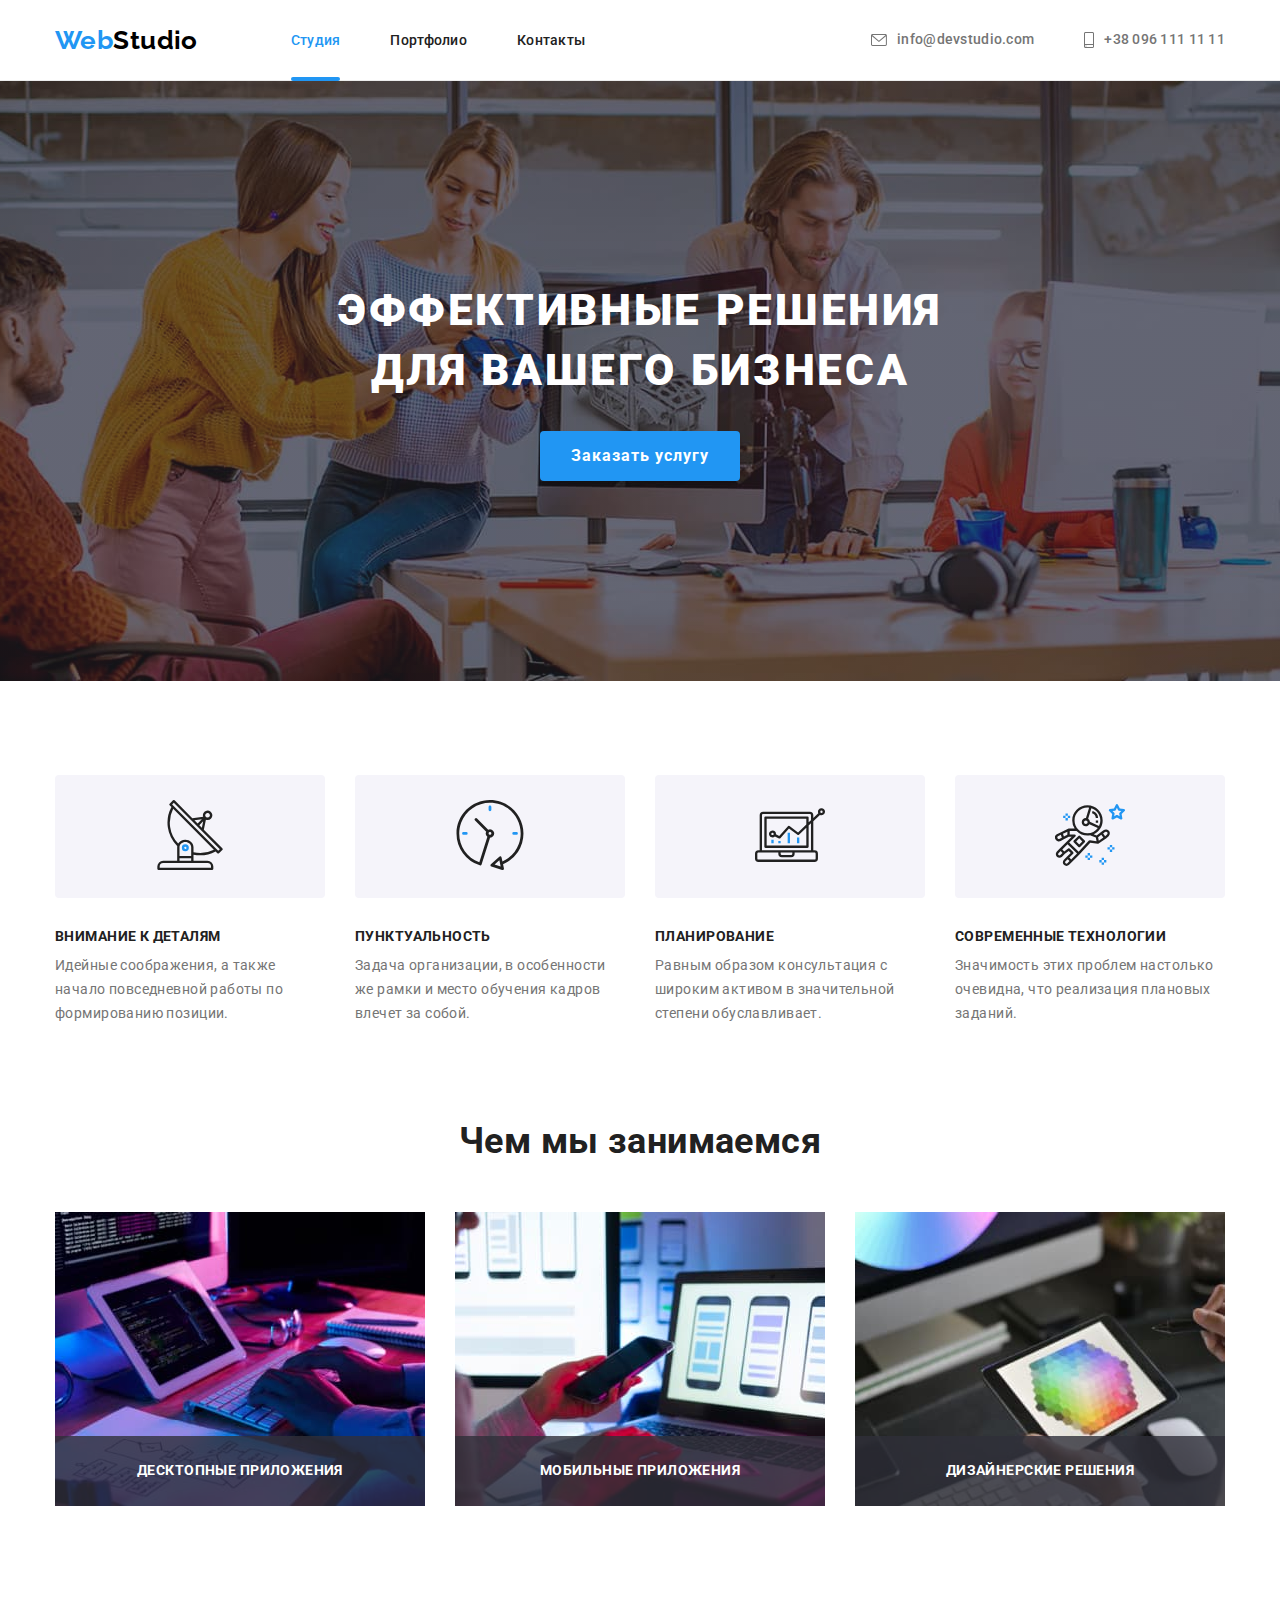
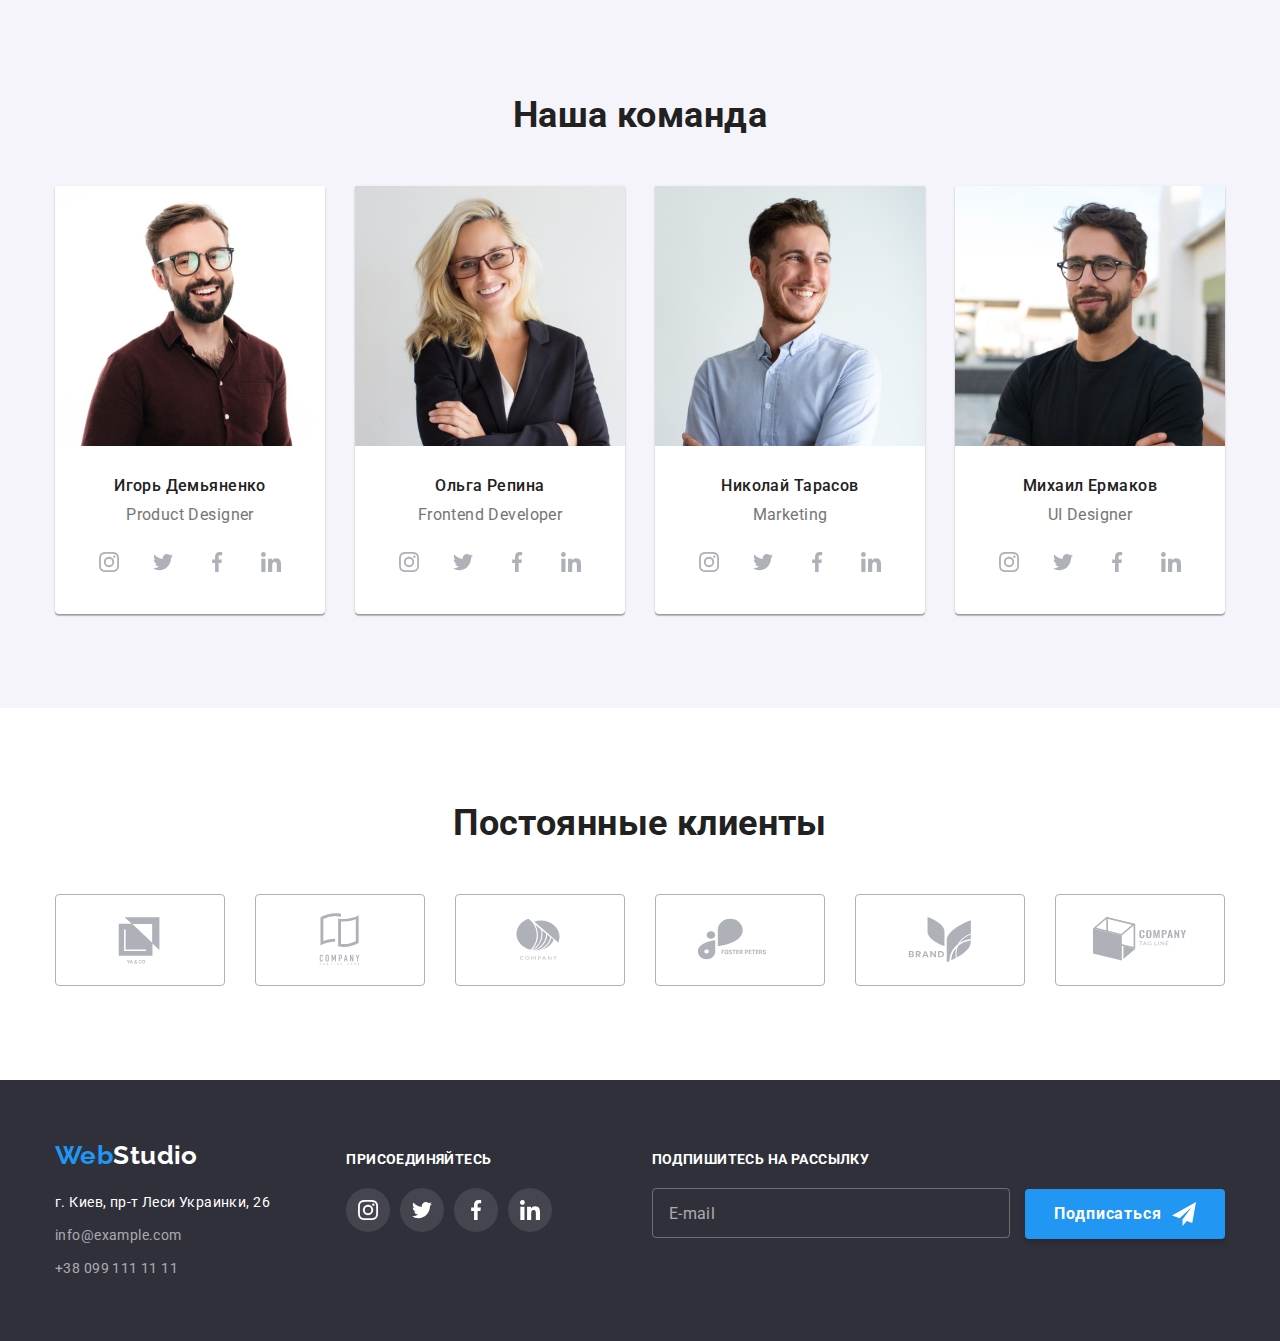
==== commit 81c2202c: "corrected mistakes" ====
--- a/index.html
+++ b/index.html
@@ -138,7 +138,7 @@
                   height="294"
                 />
                 <div class="thumb">
-                  <h3 class="title">Десктопные приложения</h3>
+                  <h3 class="thumb-title">Десктопные приложения</h3>
                 </div>
               </div>
             </li>
@@ -152,7 +152,7 @@
                   height="294"
                 />
                 <div class="thumb">
-                  <h3 class="title">Мобильные приложения</h3>
+                  <h3 class="thumb-title">Мобильные приложения</h3>
                 </div>
               </div>
             </li>
@@ -166,7 +166,7 @@
                   height="294"
                 />
                 <div class="thumb">
-                  <h3 class="title">Дизайнерские решения</h3>
+                  <h3 class="thumb-title">Дизайнерские решения</h3>
                 </div>
               </div>
             </li>
@@ -695,6 +695,7 @@
                 type="email"
                 name="subscribe-email"
                 placeholder="E-mail"
+                required
               />
             </label>
             <button class="subscribe-btn btn" type="submit">
@@ -727,6 +728,7 @@
                   placeholder=" "
                   type="text"
                   name="user-name"
+                  required
                 />
                 <svg class="icon-person input-icon" width="18" height="18">
                   <use href="./images/icons/icons.svg#icon-person-input"></use>
@@ -736,7 +738,7 @@
             <div class="input-group">
               <label class="call-back-label input-wrapper"
                 ><span class="call-back-label-descr">Телефон</span>
-                <input class="call-back-input" type="tel" name="tel" />
+                <input class="call-back-input" type="tel" name="tel" required/>
                 <svg class="icon-phone input-icon" width="18" height="18">
                   <use href="./images/icons/icons.svg#icon-phone-input"></use>
                 </svg>
@@ -745,7 +747,7 @@
             <div class="input-group">
               <label class="call-back-label input-wrapper"
                 ><span class="call-back-label-descr">Почта</span>
-                <input class="call-back-input" type="email" name="email" />
+                <input class="call-back-input" type="email" name="email" required/>
                 <svg class="icon-email input-icon" width="18" height="18">
                   <use href="./images/icons/icons.svg#icon-email-input"></use>
                 </svg>
@@ -767,6 +769,7 @@
                   class="call-back-checkbox"
                   type="checkbox"
                   name="policy"
+                  required
                 />
                 <span class="terms-descr"
                   >Соглашаюсь с рассылкой и принимаю</span
--- a/css/styles.css
+++ b/css/styles.css
@@ -421,8 +421,11 @@
   padding-top: 0;
 }
 .work .title {
+  margin-bottom: 50px;
+
   color: var(--primary-text-color);
 
+  text-align: center;
   font-weight: 700;
   font-size: 36px;
   line-height: 1.17;
@@ -447,7 +450,7 @@
 
   background: rgba(47, 48, 58, 0.8);
 }
-.thumb .title {
+.thumb-title {
   font-weight: 700;
   font-size: 14px;
   line-height: 1.14;
@@ -555,11 +558,11 @@
   border: 1px solid var(--clients-color);
   border-radius: 4px;
 
-  transition: border-color var(--time) var(--time-function),
-    color var(--time) var(--time-function);
+  transition: border-color var(--time) var(--time-function);
 }
 .client-icon {
   fill: currentColor;
+  transition: color var(--time) var(--time-function);
 }
 .clients-link:hover .client-icon,
 .clients-link:focus .client-icon,
@@ -882,6 +885,12 @@
   border-color: var(--accent-color);
   outline: none;
 }
+.call-back-input:hover + .input-icon,
+.call-back-textarea:hover,
+.call-back-input:hover{
+  fill: var(--accent-color);
+  border-color: var(--accent-color);
+}
 .call-back-btn {
   min-width: 200px;
   min-height: 50px;
